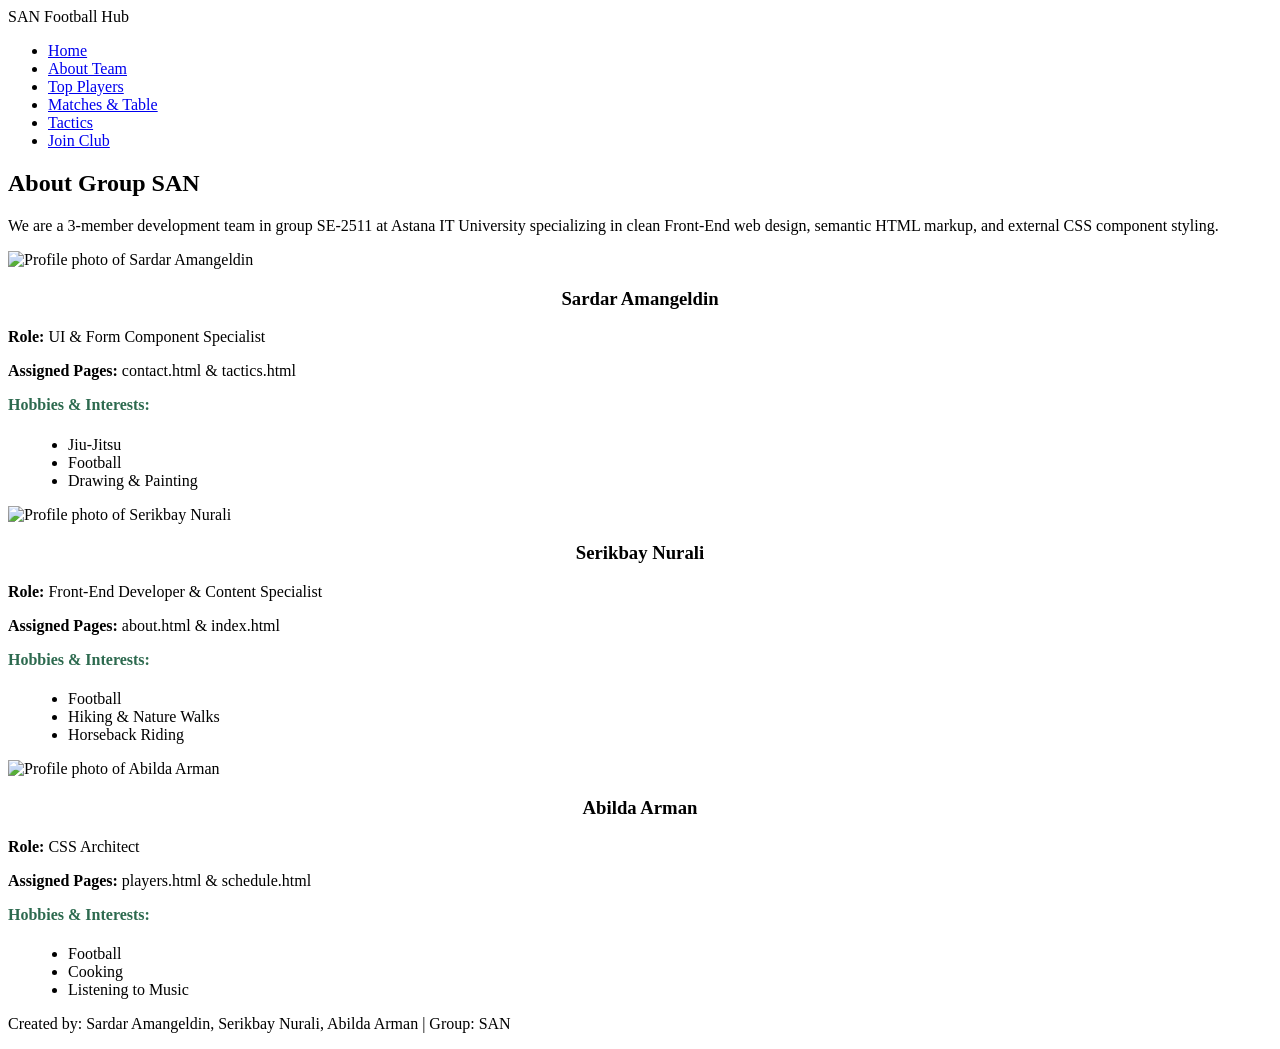
==== about.html @ d485dd93 "Add files via upload" ====
<!DOCTYPE html>
<html lang="en">
<head>
  <meta charset="UTF-8">
  <meta name="viewport" content="width=device-width, initial-scale=1.0">
  <title>SAN Football Hub - About Team</title>
  <link rel="stylesheet" href="css/style.css">
</head>
<body>

  <header id="main-header">
    <div class="nav-container">
      <div class="nav-brand">SAN Football Hub</div>
      <nav>
        <ul class="nav-menu">
          <li><a href="index.html">Home</a></li>
          <li><a href="about.html">About Team</a></li>
          <li><a href="players.html">Top Players</a></li>
          <li><a href="schedule.html">Matches & Table</a></li>
          <li><a href="tactics.html">Tactics</a></li>
          <li><a href="contact.html">Join Club</a></li>
        </ul>
      </nav>
    </div>
  </header>

  <main class="container">
    <section class="hero-section">
      <h2>About Group SAN</h2>
      <p>We are a 3-member development team in group SE-2511 at Astana IT University specializing in clean Front-End web design, semantic HTML markup, and external CSS component styling.</p>
    </section>

    <div class="card-grid">
      <div class="card">
        <img src="sardar.jpeg" alt="Profile photo of Sardar Amangeldin" class="profile-img">
        <h3 style="text-align: center;">Sardar Amangeldin</h3>
        <p><strong>Role:</strong> UI & Form Component Specialist</p>
        <p><strong>Assigned Pages:</strong> contact.html & tactics.html</p>
        <h4 style="margin-top: 15px; color: #2d6a4f;">Hobbies & Interests:</h4>
        <ul style="margin-left: 20px; margin-top: 5px;">
          <li>Jiu-Jitsu </li>
          <li>Football </li>
          <li>Drawing & Painting </li>
        </ul>
      </div>

      <div class="card">
        <img src="nurali.jpeg" alt="Profile photo of Serikbay Nurali" class="profile-img">
        <h3 style="text-align: center;">Serikbay Nurali</h3>
        <p><strong>Role:</strong> Front-End Developer & Content Specialist</p>
        <p><strong>Assigned Pages:</strong> about.html & index.html</p>
        
        <h4 style="margin-top: 15px; color: #2d6a4f;">Hobbies & Interests:</h4>
        <ul style="margin-left: 20px; margin-top: 5px;">
          <li>Football </li>
          <li>Hiking & Nature Walks </li>
          <li>Horseback Riding </li>
        </ul>
      </div>

      <div class="card">
        <img src="arman.jpeg" alt="Profile photo of Abilda Arman" class="profile-img">
        <h3 style="text-align: center;">Abilda Arman</h3>
        <p><strong>Role:</strong> CSS Architect </p>
        <p><strong>Assigned Pages:</strong> players.html & schedule.html</p>
        
        <h4 style="margin-top: 15px; color: #2d6a4f;">Hobbies & Interests:</h4>
        <ul style="margin-left: 20px; margin-top: 5px;">
          <li>Football </li>
          <li>Cooking </li>
          <li>Listening to Music </li>
        </ul>
      </div>
    </div>
  </main>

  <footer>
    <p>Created by: Sardar Amangeldin, Serikbay Nurali, Abilda Arman | Group: SAN</p>
  </footer>

</body>
</html>
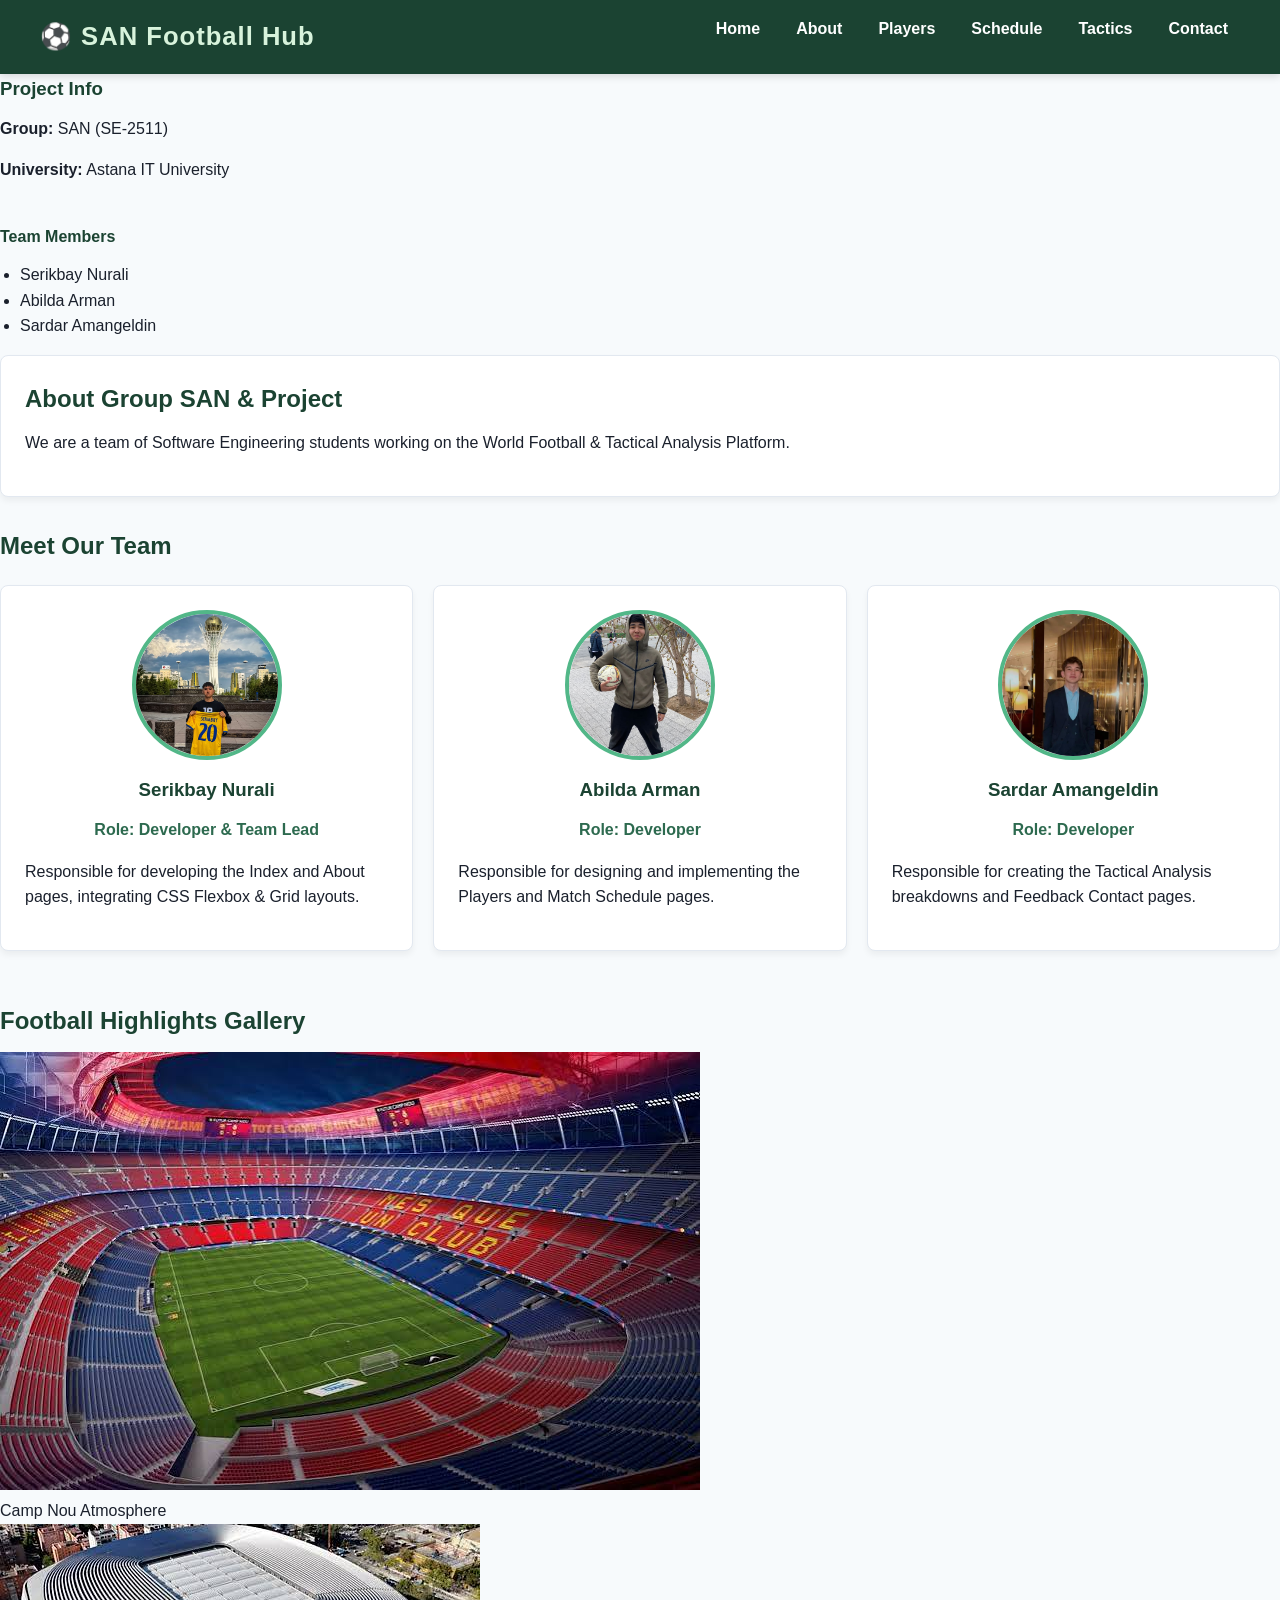
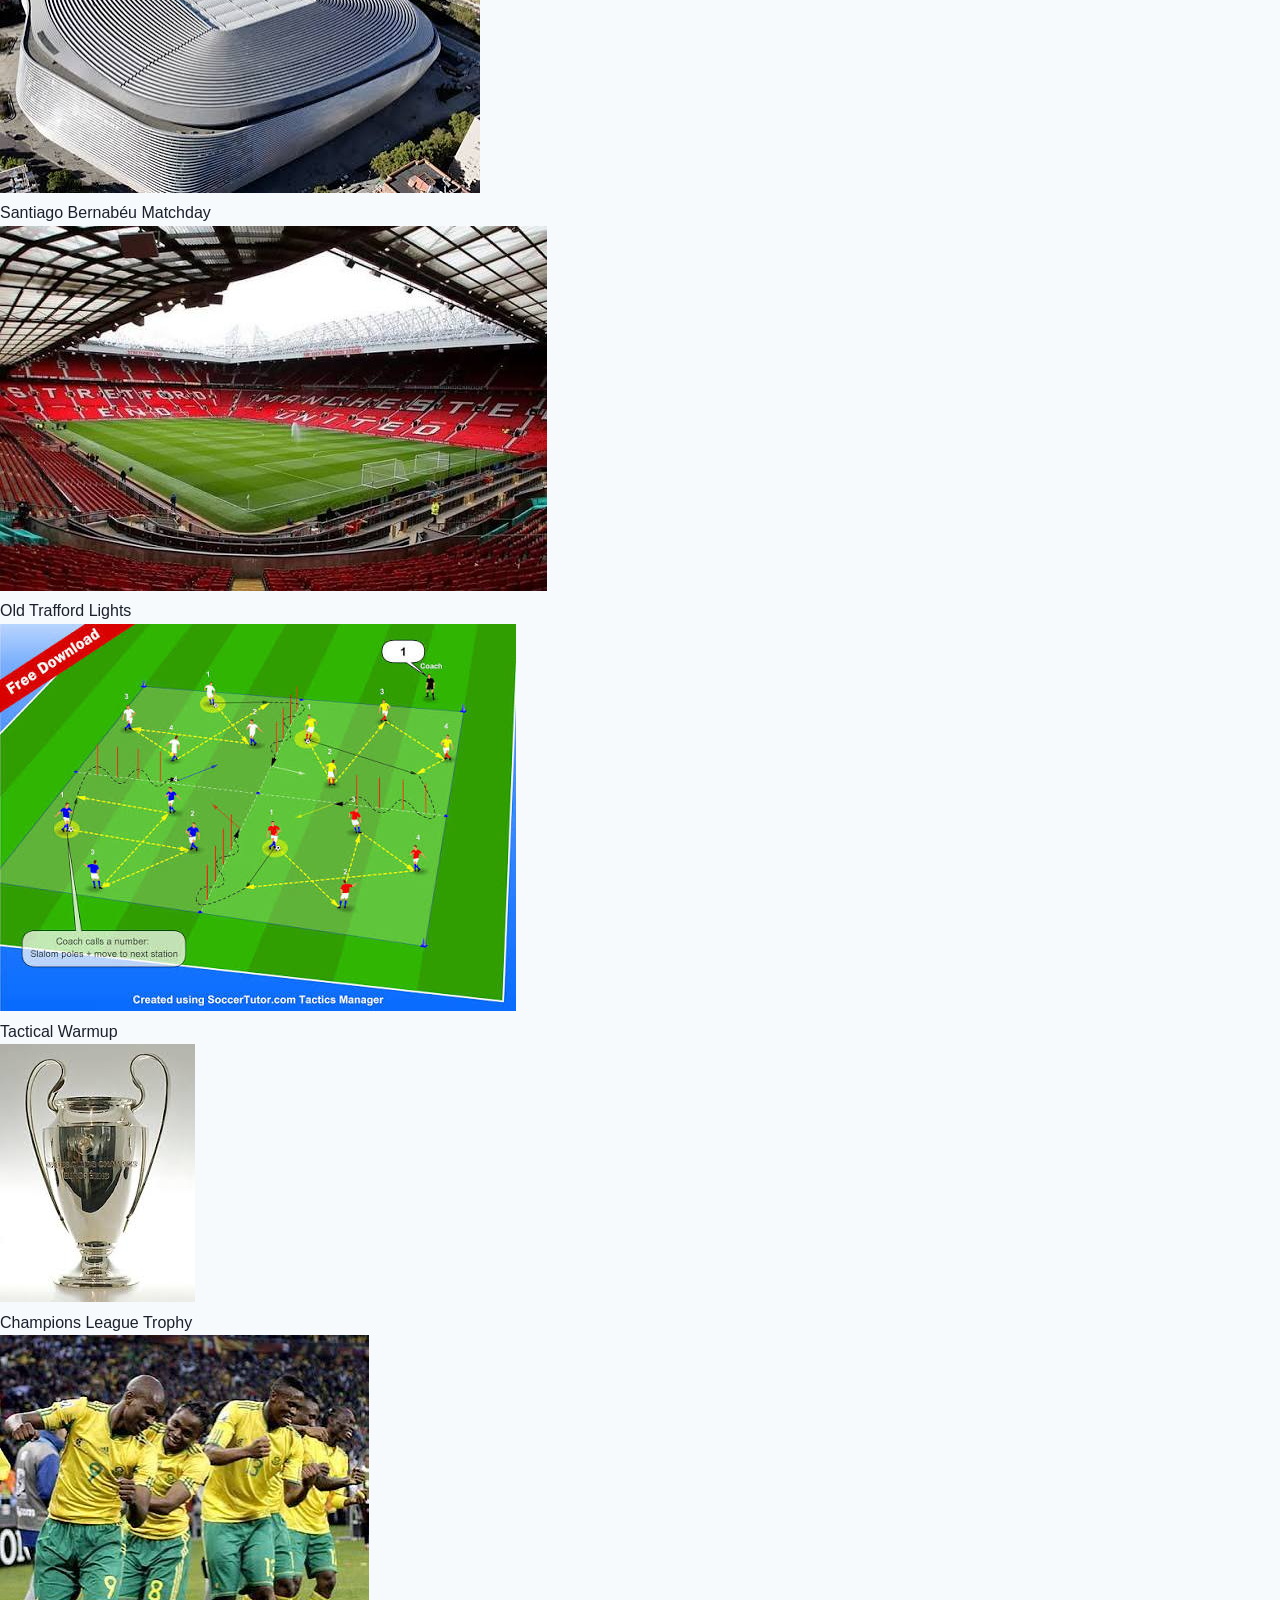
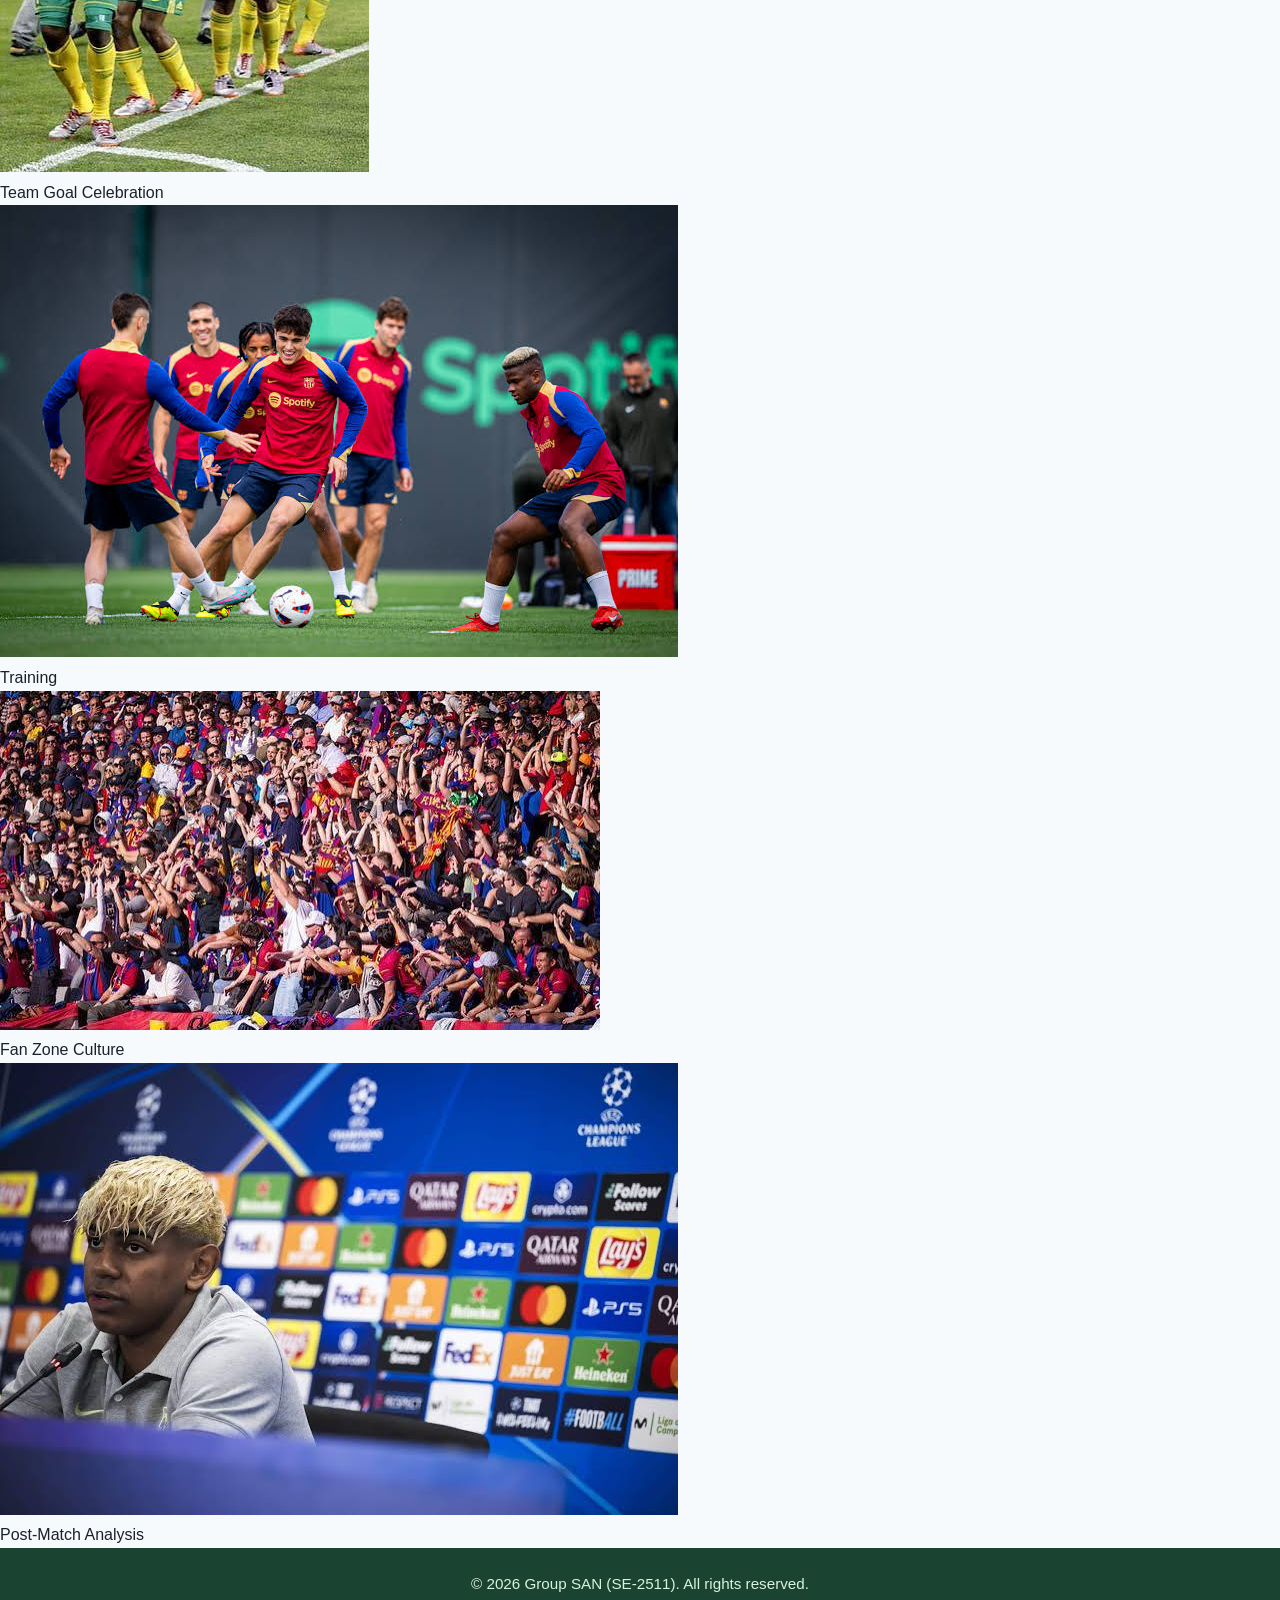
==== commit 4f81b578: "Update assignment code" ====
--- a/about.html
+++ b/about.html
@@ -1,82 +1,125 @@
-<!DOCTYPE html>
-<html lang="en">
-<head>
-  <meta charset="UTF-8">
-  <meta name="viewport" content="width=device-width, initial-scale=1.0">
-  <title>SAN Football Hub - About Team</title>
-  <link rel="stylesheet" href="css/style.css">
-</head>
-<body>
-
-  <header id="main-header">
-    <div class="nav-container">
-      <div class="nav-brand">SAN Football Hub</div>
-      <nav>
-        <ul class="nav-menu">
-          <li><a href="index.html">Home</a></li>
-          <li><a href="about.html">About Team</a></li>
-          <li><a href="players.html">Top Players</a></li>
-          <li><a href="schedule.html">Matches & Table</a></li>
-          <li><a href="tactics.html">Tactics</a></li>
-          <li><a href="contact.html">Join Club</a></li>
-        </ul>
-      </nav>
-    </div>
-  </header>
-
-  <main class="container">
-    <section class="hero-section">
-      <h2>About Group SAN</h2>
-      <p>We are a 3-member development team in group SE-2511 at Astana IT University specializing in clean Front-End web design, semantic HTML markup, and external CSS component styling.</p>
-    </section>
-
-    <div class="card-grid">
-      <div class="card">
-        <img src="sardar.jpeg" alt="Profile photo of Sardar Amangeldin" class="profile-img">
-        <h3 style="text-align: center;">Sardar Amangeldin</h3>
-        <p><strong>Role:</strong> UI & Form Component Specialist</p>
-        <p><strong>Assigned Pages:</strong> contact.html & tactics.html</p>
-        <h4 style="margin-top: 15px; color: #2d6a4f;">Hobbies & Interests:</h4>
-        <ul style="margin-left: 20px; margin-top: 5px;">
-          <li>Jiu-Jitsu </li>
-          <li>Football </li>
-          <li>Drawing & Painting </li>
-        </ul>
-      </div>
-
-      <div class="card">
-        <img src="nurali.jpeg" alt="Profile photo of Serikbay Nurali" class="profile-img">
-        <h3 style="text-align: center;">Serikbay Nurali</h3>
-        <p><strong>Role:</strong> Front-End Developer & Content Specialist</p>
-        <p><strong>Assigned Pages:</strong> about.html & index.html</p>
-        
-        <h4 style="margin-top: 15px; color: #2d6a4f;">Hobbies & Interests:</h4>
-        <ul style="margin-left: 20px; margin-top: 5px;">
-          <li>Football </li>
-          <li>Hiking & Nature Walks </li>
-          <li>Horseback Riding </li>
-        </ul>
-      </div>
-
-      <div class="card">
-        <img src="arman.jpeg" alt="Profile photo of Abilda Arman" class="profile-img">
-        <h3 style="text-align: center;">Abilda Arman</h3>
-        <p><strong>Role:</strong> CSS Architect </p>
-        <p><strong>Assigned Pages:</strong> players.html & schedule.html</p>
-        
-        <h4 style="margin-top: 15px; color: #2d6a4f;">Hobbies & Interests:</h4>
-        <ul style="margin-left: 20px; margin-top: 5px;">
-          <li>Football </li>
-          <li>Cooking </li>
-          <li>Listening to Music </li>
-        </ul>
-      </div>
-    </div>
-  </main>
-
-  <footer>
-    <p>Created by: Sardar Amangeldin, Serikbay Nurali, Abilda Arman | Group: SAN</p>
-  </footer>
-
-</body>
-</html>
+<!DOCTYPE html>
+<html lang="en">
+<head>
+  <meta charset="UTF-8">
+  <meta name="viewport" content="width=device-width, initial-scale=1.0">
+  <title>SAN Football Hub - About Us</title>
+  <link rel="stylesheet" href="css/style.css">
+</head>
+<body>
+
+  <!-- Task 1: Flexbox Navigation Bar -->
+  <header id="main-header">
+    <div class="nav-container">
+      <div class="nav-brand">⚽ SAN Football Hub</div>
+      <ul class="nav-menu">
+        <li><a href="index.html">Home</a></li>
+        <li><a href="about.html">About</a></li>
+        <li><a href="players.html">Players</a></li>
+        <li><a href="schedule.html">Schedule</a></li>
+        <li><a href="tactics.html">Tactics</a></li>
+        <li><a href="contact.html">Contact</a></li>
+      </ul>
+    </div>
+  </header>
+
+  <!-- Task 3: Grid Layout Container -->
+  <div class="page-layout-grid">
+    <aside class="sidebar">
+      <h3>Project Info</h3>
+      <p><strong>Group:</strong> SAN (SE-2511)</p>
+      <p><strong>University:</strong> Astana IT University</p>
+      <br>
+      <h4>Team Members</h4>
+      <ul>
+        <li>Serikbay Nurali</li>
+        <li>Abilda Arman</li>
+        <li>Sardar Amangeldin</li>
+      </ul>
+    </aside>
+
+    <main class="main-content">
+      <section class="hero-section">
+        <h1>About Group SAN & Project</h1>
+        <p>We are a team of Software Engineering students working on the World Football & Tactical Analysis Platform.</p>
+      </section>
+
+      <!-- Task 2: Flexbox Cards for Team Members (Команда мүшелерінің фотосы) -->
+      <h2>Meet Our Team</h2>
+      <div class="card-grid">
+        
+        <div class="card">
+          <img src="nurali.jpeg" class="profile-img" alt="Serikbay Nurali" >
+          <h3 style="text-align: center;">Serikbay Nurali</h3>
+          <p style="text-align: center; font-weight: bold; color: #2d6a4f;">Role: Developer & Team Lead</p>
+          <p>Responsible for developing the Index and About pages, integrating CSS Flexbox & Grid layouts.</p>
+        </div>
+
+        <div class="card">
+          <img src="arman.jpeg" class="profile-img" alt="Abilda Arman" onerror="this.src='https://picsum.photos/150/150?random=2'">
+          <h3 style="text-align: center;">Abilda Arman</h3>
+          <p style="text-align: center; font-weight: bold; color: #2d6a4f;">Role: Developer</p>
+          <p>Responsible for designing and implementing the Players and Match Schedule pages.</p>
+        </div>
+
+        <div class="card">
+          <img src="sardar.jpeg" class="profile-img" alt="Sardar Amangeldin" onerror="this.src='https://picsum.photos/150/150?random=3'">
+          <h3 style="text-align: center;">Sardar Amangeldin</h3>
+          <p style="text-align: center; font-weight: bold; color: #2d6a4f;">Role: Developer</p>
+          <p>Responsible for creating the Tactical Analysis breakdowns and Feedback Contact pages.</p>
+        </div>
+
+      </div>
+
+      <br><br>
+
+      <!-- Task 4: CSS Grid Image Gallery (Футбол және Стадион фотолары) -->
+      <h2>Football Highlights Gallery</h2>
+      <div class="gallery-grid">
+        <div class="gallery-item">
+          <img src="camp now.jpg" alt="Camp Now">
+          <div class="overlay">Camp Nou Atmosphere</div>
+        </div>
+        <div class="gallery-item">
+          <img src="santiago bernabeu.jpg" alt="Santiago Bernabéu">
+          <div class="overlay">Santiago Bernabéu Matchday</div>
+        </div>
+        <div class="gallery-item">
+          <img src="old trafford.jpg" alt="Old Trafford">
+          <div class="overlay">Old Trafford Lights</div>
+        </div>
+        <div class="gallery-item">
+          <img src="tactical warm.jpg" alt="Tactics">
+          <div class="overlay">Tactical Warmup</div>
+        </div>
+        <div class="gallery-item">
+          <img src="cl.jpg" alt="Trophy">
+          <div class="overlay">Champions League Trophy</div>
+        </div>
+        <div class="gallery-item">
+          <img src="team goal.jpg" alt="Match 1">
+          <div class="overlay">Team Goal Celebration</div>
+        </div>
+        <div class="gallery-item">
+          <img src="training.jpg" alt="Training">
+          <div class="overlay">Training </div>
+        </div>
+        <div class="gallery-item">
+          <img src="fan zone.jpg" alt="Fan zone">
+          <div class="overlay">Fan Zone Culture</div>
+        </div>
+        <div class="gallery-item">
+          <img src="press conference.jpg" alt="Press Conference">
+          <div class="overlay">Post-Match Analysis</div>
+        </div>
+      </div>
+
+    </main>
+  </div>
+
+  <footer id="main-footer">
+    <p>&copy; 2026 Group SAN (SE-2511). All rights reserved.</p>
+  </footer>
+
+</body>
+</html>
--- a/css/style.css
+++ b/css/style.css
@@ -0,0 +1,236 @@
+/* =========================================================
+   1. GLOBAL RESETS & TYPOGRAPHY
+   ========================================================= */
+* {
+  margin: 0;
+  padding: 0;
+  box-sizing: border-box; /* Box Model Reset */
+}
+
+body {
+  font-family: 'Segoe UI', Tahoma, Geneva, Verdana, sans-serif;
+  line-height: 1.6;
+  color: #1a202c;
+  background-color: #f7fafc;
+  display: flex;
+  flex-direction: column;
+  min-height: 100vh;
+}
+
+h1, h2, h3, h4 {
+  color: #1b4332;
+  margin-bottom: 12px;
+}
+
+p {
+  margin-bottom: 16px;
+}
+
+ul, ol {
+  margin-left: 20px;
+  margin-bottom: 16px;
+}
+
+/* =========================================================
+   2. GLOBAL NAVIGATION BAR
+   ========================================================= */
+#main-header {
+  background-color: #1b4332;
+  padding: 1rem 2rem;
+  box-shadow: 0 2px 8px rgba(0, 0, 0, 0.15);
+}
+
+.nav-container {
+  display: flex;
+  justify-content: space-between;
+  align-items: center;
+  max-width: 1200px;
+  margin: 0 auto;
+}
+
+.nav-brand {
+  color: #d8f3dc;
+  font-size: 1.6rem;
+  font-weight: bold;
+  letter-spacing: 1px;
+}
+
+.nav-menu {
+  list-style: none;
+  display: flex;
+  gap: 12px;
+}
+
+/* Descendant Selectors & Hover States */
+.nav-menu a {
+  color: #ffffff;
+  text-decoration: none;
+  font-weight: 600;
+  padding: 8px 12px;
+  border-radius: 4px;
+  transition: all 0.3s ease;
+}
+
+.nav-menu a:hover {
+  background-color: #2d6a4f;
+  color: #b7e4c7;
+}
+
+/* =========================================================
+   3. LAYOUT & CARDS
+   ========================================================= */
+.container {
+  width: 90%;
+  max-width: 1100px;
+  margin: 30px auto;
+  flex: 1;
+}
+
+.hero-section {
+  background-color: #ffffff;
+  padding: 24px;
+  border-radius: 8px;
+  border: 1px solid #e2e8f0;
+  margin-bottom: 30px;
+  box-shadow: 0 4px 6px rgba(0, 0, 0, 0.05);
+}
+
+.card-grid {
+  display: flex;
+  gap: 20px;
+  flex-wrap: wrap;
+  margin-top: 20px;
+}
+
+.card {
+  background: #ffffff;
+  border: 1px solid #e2e8f0;
+  border-radius: 8px;
+  padding: 24px;
+  flex: 1 1 300px;
+  box-shadow: 0 4px 6px rgba(0, 0, 0, 0.05);
+}
+
+/* Class Selector & Circular Image */
+.profile-img {
+  width: 150px;
+  height: 150px;
+  object-fit: cover;
+  border-radius: 50%; /* Required circular image styling */
+  border: 4px solid #52b788;
+  display: block;
+  margin: 0 auto 15px auto;
+}
+
+.highlight {
+  color: #2d6a4f;
+  font-weight: bold;
+}
+
+/* =========================================================
+   4. DATA TABLES
+   ========================================================= */
+table {
+  width: 100%;
+  border-collapse: collapse;
+  margin: 20px 0;
+  background: #ffffff;
+  box-shadow: 0 2px 5px rgba(0, 0, 0, 0.05);
+  border-radius: 6px;
+  overflow: hidden;
+}
+
+/* Descendant Selectors for Table Elements */
+table th, table td {
+  padding: 12px 16px;
+  text-align: left;
+  border-bottom: 1px solid #e2e8f0;
+}
+
+table th {
+  background-color: #2d6a4f;
+  color: #ffffff;
+}
+
+table tr:nth-child(even) {
+  background-color: #f8f9fa;
+}
+
+/* =========================================================
+   5. FORM & UI COMPONENTS
+   ========================================================= */
+#contact-form {
+  background: #ffffff;
+  padding: 30px;
+  border-radius: 8px;
+  border: 1px solid #e2e8f0;
+  max-width: 650px;
+  margin: 0 auto;
+  box-shadow: 0 4px 10px rgba(0,0,0,0.05);
+}
+
+.form-group {
+  margin-bottom: 20px;
+}
+
+.form-group label {
+  display: block;
+  margin-bottom: 6px;
+  font-weight: 600;
+  color: #2d6a4f;
+}
+
+.form-group input[type="text"],
+.form-group input[type="email"],
+.form-group input[type="color"],
+.form-group select,
+.form-group textarea {
+  width: 100%;
+  padding: 10px;
+  border: 1px solid #cbd5e0;
+  border-radius: 4px;
+  font-size: 1rem;
+}
+
+.form-group input:focus,
+.form-group select:focus,
+.form-group textarea:focus {
+  border-color: #52b788;
+  outline: none;
+  box-shadow: 0 0 0 3px rgba(82, 183, 136, 0.2);
+}
+
+.radio-group {
+  display: flex;
+  gap: 15px;
+  margin-top: 8px;
+}
+
+.btn-submit {
+  background-color: #2d6a4f;
+  color: #ffffff;
+  padding: 12px 24px;
+  border: none;
+  border-radius: 4px;
+  font-size: 1rem;
+  font-weight: bold;
+  cursor: pointer;
+  transition: background-color 0.3s ease;
+  width: 100%;
+}
+
+.btn-submit:hover {
+  background-color: #1b4332;
+}
+
+/* =========================================================
+   6. FOOTER
+   ========================================================= */
+footer {
+  background-color: #1b4332;
+  color: #d8f3dc;
+  text-align: center;
+  padding: 1.5rem 0;
+  margin-top: auto;
+  font-size: 0.95rem;
+}
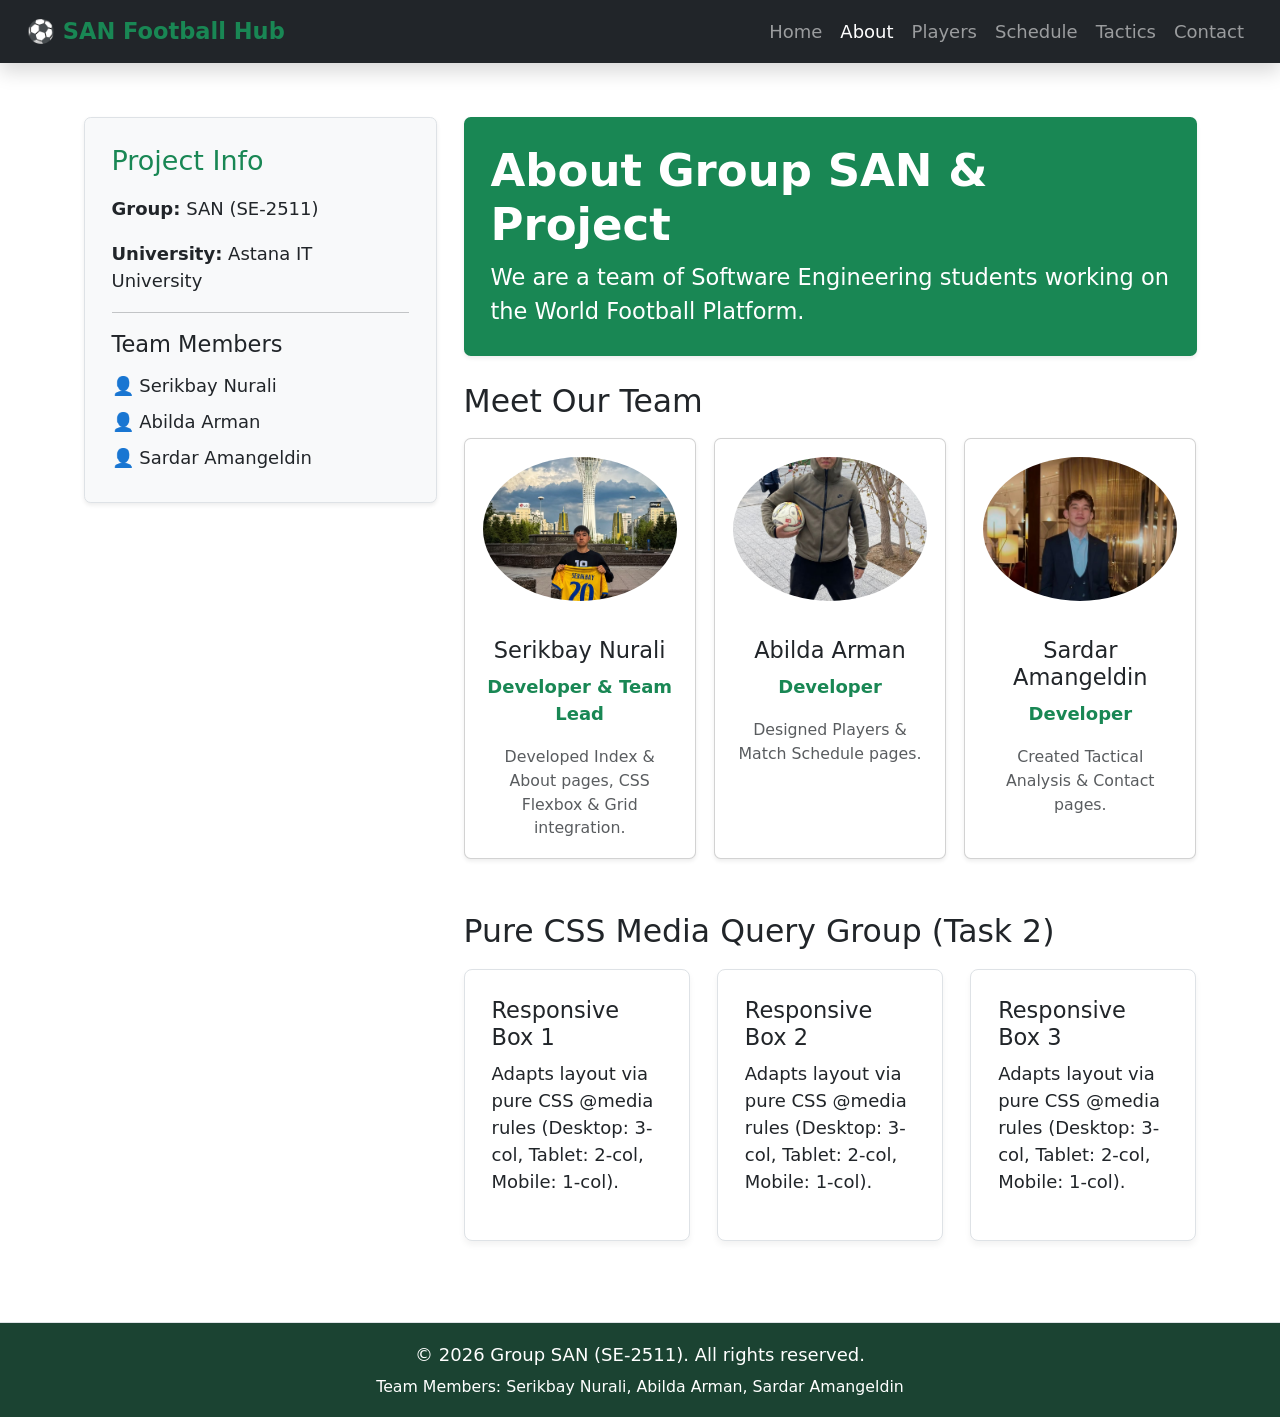
==== commit cebca351: "First commit" ====
--- a/about.html
+++ b/about.html
@@ -4,122 +4,115 @@
   <meta charset="UTF-8">
   <meta name="viewport" content="width=device-width, initial-scale=1.0">
   <title>SAN Football Hub - About Us</title>
+  <link href="https://cdn.jsdelivr.net/npm/bootstrap@5.3.2/dist/css/bootstrap.min.css" rel="stylesheet">
   <link rel="stylesheet" href="css/style.css">
 </head>
-<body>
+<body class="d-flex flex-column min-vh-100">
 
-  <!-- Task 1: Flexbox Navigation Bar -->
-  <header id="main-header">
-    <div class="nav-container">
-      <div class="nav-brand">⚽ SAN Football Hub</div>
-      <ul class="nav-menu">
-        <li><a href="index.html">Home</a></li>
-        <li><a href="about.html">About</a></li>
-        <li><a href="players.html">Players</a></li>
-        <li><a href="schedule.html">Schedule</a></li>
-        <li><a href="tactics.html">Tactics</a></li>
-        <li><a href="contact.html">Contact</a></li>
-      </ul>
+  <nav class="navbar navbar-expand-lg navbar-dark bg-dark sticky-top shadow">
+    <div class="container-fluid px-sm-2 px-md-4">
+      <a class="navbar-brand fw-bold text-success" href="index.html">⚽ SAN Football Hub</a>
+      <button class="navbar-toggler" type="button" data-bs-toggle="collapse" data-bs-target="#navbarNav">
+        <span class="navbar-toggler-icon"></span>
+      </button>
+      <div class="collapse navbar-collapse" id="navbarNav">
+        <ul class="navbar-nav ms-auto mb-2 mb-lg-0">
+          <li class="nav-item"><a class="nav-link" href="index.html">Home</a></li>
+          <li class="nav-item"><a class="nav-link active" href="about.html">About</a></li>
+          <li class="nav-item"><a class="nav-link" href="players.html">Players</a></li>
+          <li class="nav-item"><a class="nav-link" href="schedule.html">Schedule</a></li>
+          <li class="nav-item"><a class="nav-link" href="tactics.html">Tactics</a></li>
+          <li class="nav-item"><a class="nav-link" href="contact.html">Contact</a></li>
+        </ul>
+      </div>
     </div>
-  </header>
+  </nav>
 
-  <!-- Task 3: Grid Layout Container -->
-  <div class="page-layout-grid">
-    <aside class="sidebar">
-      <h3>Project Info</h3>
-      <p><strong>Group:</strong> SAN (SE-2511)</p>
-      <p><strong>University:</strong> Astana IT University</p>
-      <br>
-      <h4>Team Members</h4>
-      <ul>
-        <li>Serikbay Nurali</li>
-        <li>Abilda Arman</li>
-        <li>Sardar Amangeldin</li>
-      </ul>
-    </aside>
+  <div class="container my-4 my-lg-5 flex-grow-1">
+    <div class="row g-4">
+      <aside class="col-12 col-lg-4">
+        <div class="p-4 bg-light border rounded shadow-sm">
+          <h3 class="h4 text-success mb-3">Project Info</h3>
+          <p><strong>Group:</strong> SAN (SE-2511)</p>
+          <p><strong>University:</strong> Astana IT University</p>
+          <hr>
+          <h4 class="h5">Team Members</h4>
+          <ul class="list-unstyled mb-0">
+            <li class="py-1">👤 Serikbay Nurali</li>
+            <li class="py-1">👤 Abilda Arman</li>
+            <li class="py-1">👤 Sardar Amangeldin</li>
+          </ul>
+        </div>
+      </aside>
 
-    <main class="main-content">
-      <section class="hero-section">
-        <h1>About Group SAN & Project</h1>
-        <p>We are a team of Software Engineering students working on the World Football & Tactical Analysis Platform.</p>
-      </section>
+      <main class="col-12 col-lg-8">
+        <section class="p-4 bg-success text-white rounded mb-4 shadow-sm">
+          <h1 class="display-6 fw-bold">About Group SAN & Project</h1>
+          <p class="lead mb-0">We are a team of Software Engineering students working on the World Football Platform.</p>
+        </section>
 
-      <!-- Task 2: Flexbox Cards for Team Members (Команда мүшелерінің фотосы) -->
-      <h2>Meet Our Team</h2>
-      <div class="card-grid">
-        
-        <div class="card">
-          <img src="nurali.jpeg" class="profile-img" alt="Serikbay Nurali" >
-          <h3 style="text-align: center;">Serikbay Nurali</h3>
-          <p style="text-align: center; font-weight: bold; color: #2d6a4f;">Role: Developer & Team Lead</p>
-          <p>Responsible for developing the Index and About pages, integrating CSS Flexbox & Grid layouts.</p>
+        <!-- Task 8: Bootstrap Cards for Team Members -->
+        <h2 class="h3 mb-3">Meet Our Team</h2>
+        <div class="row row-cols-1 row-cols-md-3 g-3 mb-5">
+          <div class="col">
+            <div class="card h-100 shadow-sm text-center">
+              <img src="img/nurali.jpeg" class="card-img-top p-3 rounded-circle" alt="Serikbay Nurali" style="height: 180px; object-fit: cover;">
+              <div class="card-body">
+                <h5 class="card-title">Serikbay Nurali</h5>
+                <p class="card-text text-success fw-bold">Developer & Team Lead</p>
+                <p class="card-text small text-muted">Developed Index & About pages, CSS Flexbox & Grid integration.</p>
+              </div>
+            </div>
+          </div>
+          <div class="col">
+            <div class="card h-100 shadow-sm text-center">
+              <img src="img/arman.jpeg" class="card-img-top p-3 rounded-circle" alt="Abilda Arman" style="height: 180px; object-fit: cover;">
+              <div class="card-body">
+                <h5 class="card-title">Abilda Arman</h5>
+                <p class="card-text text-success fw-bold">Developer</p>
+                <p class="card-text small text-muted">Designed Players & Match Schedule pages.</p>
+              </div>
+            </div>
+          </div>
+          <div class="col">
+            <div class="card h-100 shadow-sm text-center">
+              <img src="img/sardar.jpeg" class="card-img-top p-3 rounded-circle" alt="Sardar Amangeldin" style="height: 180px; object-fit: cover;">
+              <div class="card-body">
+                <h5 class="card-title">Sardar Amangeldin</h5>
+                <p class="card-text text-success fw-bold">Developer</p>
+                <p class="card-text small text-muted">Created Tactical Analysis & Contact pages.</p>
+              </div>
+            </div>
+          </div>
         </div>
 
-        <div class="card">
-          <img src="arman.jpeg" class="profile-img" alt="Abilda Arman" onerror="this.src='https://picsum.photos/150/150?random=2'">
-          <h3 style="text-align: center;">Abilda Arman</h3>
-          <p style="text-align: center; font-weight: bold; color: #2d6a4f;">Role: Developer</p>
-          <p>Responsible for designing and implementing the Players and Match Schedule pages.</p>
+        <!-- Media Queries Task 2 Demo section -->
+        <h2 class="h3 mb-3">Pure CSS Media Query Group (Task 2)</h2>
+        <div class="custom-card-group mb-4">
+          <div class="custom-card">
+            <h5>Responsive Box 1</h5>
+            <p>Adapts layout via pure CSS @media rules (Desktop: 3-col, Tablet: 2-col, Mobile: 1-col).</p>
+          </div>
+          <div class="custom-card">
+            <h5>Responsive Box 2</h5>
+            <p>Adapts layout via pure CSS @media rules (Desktop: 3-col, Tablet: 2-col, Mobile: 1-col).</p>
+          </div>
+          <div class="custom-card">
+            <h5>Responsive Box 3</h5>
+            <p>Adapts layout via pure CSS @media rules (Desktop: 3-col, Tablet: 2-col, Mobile: 1-col).</p>
+          </div>
         </div>
-
-        <div class="card">
-          <img src="sardar.jpeg" class="profile-img" alt="Sardar Amangeldin" onerror="this.src='https://picsum.photos/150/150?random=3'">
-          <h3 style="text-align: center;">Sardar Amangeldin</h3>
-          <p style="text-align: center; font-weight: bold; color: #2d6a4f;">Role: Developer</p>
-          <p>Responsible for creating the Tactical Analysis breakdowns and Feedback Contact pages.</p>
-        </div>
-
-      </div>
-
-      <br><br>
-
-      <!-- Task 4: CSS Grid Image Gallery (Футбол және Стадион фотолары) -->
-      <h2>Football Highlights Gallery</h2>
-      <div class="gallery-grid">
-        <div class="gallery-item">
-          <img src="camp now.jpg" alt="Camp Now">
-          <div class="overlay">Camp Nou Atmosphere</div>
-        </div>
-        <div class="gallery-item">
-          <img src="santiago bernabeu.jpg" alt="Santiago Bernabéu">
-          <div class="overlay">Santiago Bernabéu Matchday</div>
-        </div>
-        <div class="gallery-item">
-          <img src="old trafford.jpg" alt="Old Trafford">
-          <div class="overlay">Old Trafford Lights</div>
-        </div>
-        <div class="gallery-item">
-          <img src="tactical warm.jpg" alt="Tactics">
-          <div class="overlay">Tactical Warmup</div>
-        </div>
-        <div class="gallery-item">
-          <img src="cl.jpg" alt="Trophy">
-          <div class="overlay">Champions League Trophy</div>
-        </div>
-        <div class="gallery-item">
-          <img src="team goal.jpg" alt="Match 1">
-          <div class="overlay">Team Goal Celebration</div>
-        </div>
-        <div class="gallery-item">
-          <img src="training.jpg" alt="Training">
-          <div class="overlay">Training </div>
-        </div>
-        <div class="gallery-item">
-          <img src="fan zone.jpg" alt="Fan zone">
-          <div class="overlay">Fan Zone Culture</div>
-        </div>
-        <div class="gallery-item">
-          <img src="press conference.jpg" alt="Press Conference">
-          <div class="overlay">Post-Match Analysis</div>
-        </div>
-      </div>
-
-    </main>
+      </main>
+    </div>
   </div>
 
-  <footer id="main-footer">
-    <p>&copy; 2026 Group SAN (SE-2511). All rights reserved.</p>
+  <footer class="py-3 mt-auto text-center border-top">
+    <div class="container">
+      <p class="mb-1">&copy; 2026 Group SAN (SE-2511). All rights reserved.</p>
+      <small class="text-light-50">Team Members: Serikbay Nurali, Abilda Arman, Sardar Amangeldin</small>
+    </div>
   </footer>
 
+  <script src="https://cdn.jsdelivr.net/npm/bootstrap@5.3.2/dist/js/bootstrap.bundle.min.js"></script>
 </body>
 </html>
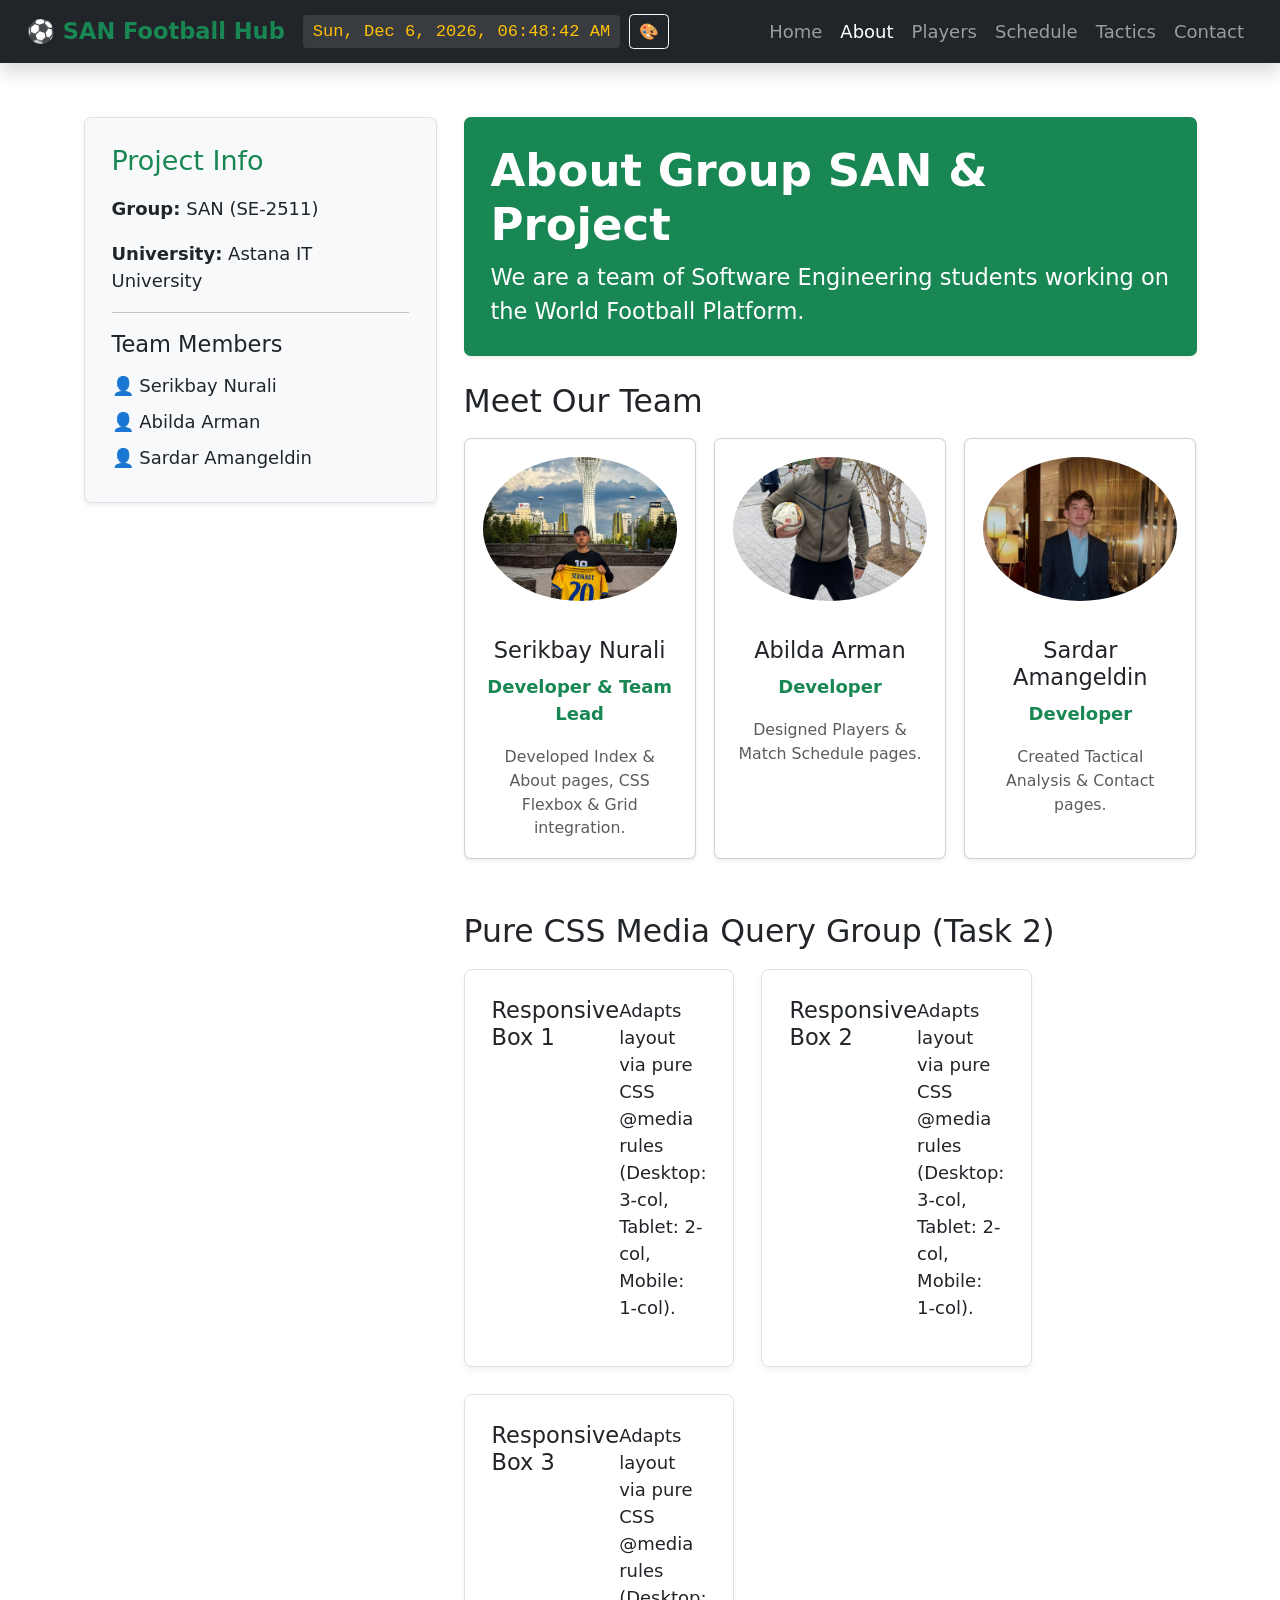
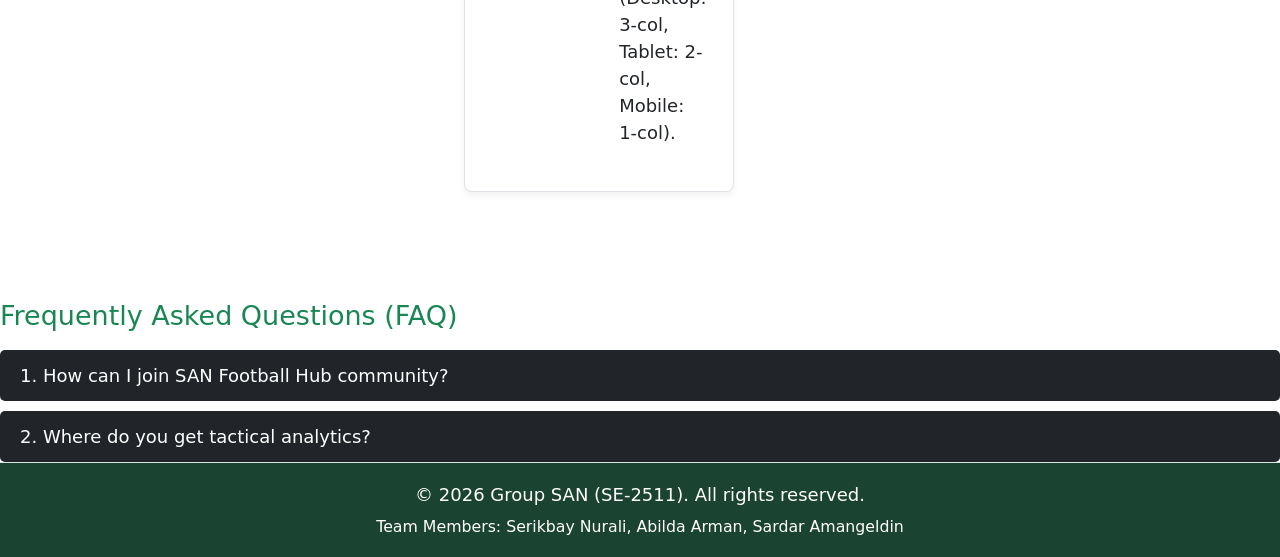
==== commit d0f37bf1: "I added js file" ====
--- a/about.html
+++ b/about.html
@@ -12,6 +12,15 @@
   <nav class="navbar navbar-expand-lg navbar-dark bg-dark sticky-top shadow">
     <div class="container-fluid px-sm-2 px-md-4">
       <a class="navbar-brand fw-bold text-success" href="index.html">⚽ SAN Football Hub</a>
+      <!-- Live Clock & Theme Toggle -->
+    <div class="d-flex align-items-center ms-auto me-3 text-white">
+      <span id="live-clock" class="me-2 text-warning"></span>
+      <button id="bg-toggle-btn" class="btn btn-outline-light btn-sm" title="Change Background">🎨</button>
+    </div>
+
+    <button class="navbar-toggler" type="button" data-bs-toggle="collapse" data-bs-target="#navbarNav">
+      <span class="navbar-toggler-icon"></span>
+    </button>
       <button class="navbar-toggler" type="button" data-bs-toggle="collapse" data-bs-target="#navbarNav">
         <span class="navbar-toggler-icon"></span>
       </button>
@@ -86,7 +95,7 @@
           </div>
         </div>
 
-        <!-- Media Queries Task 2 Demo section -->
+        
         <h2 class="h3 mb-3">Pure CSS Media Query Group (Task 2)</h2>
         <div class="custom-card-group mb-4">
           <div class="custom-card">
@@ -105,6 +114,19 @@
       </main>
     </div>
   </div>
+  <section class="mt-4">
+  <h3 class="h4 text-success mb-3">Frequently Asked Questions (FAQ)</h3>
+  
+  <div class="custom-accordion-header">1. How can I join SAN Football Hub community?</div>
+  <div class="custom-accordion-content">
+    <p>You can contact us via our Contact Form or subscribe to our weekly newsletter.</p>
+  </div>
+
+  <div class="custom-accordion-header">2. Where do you get tactical analytics?</div>
+  <div class="custom-accordion-content">
+    <p>Our team analyzes UEFA Champions League matches and top European leagues using modern performance metrics.</p>
+  </div>
+</section>
 
   <footer class="py-3 mt-auto text-center border-top">
     <div class="container">
@@ -113,6 +135,8 @@
     </div>
   </footer>
 
+  <script src="script.js">  </script>
+
   <script src="https://cdn.jsdelivr.net/npm/bootstrap@5.3.2/dist/js/bootstrap.bundle.min.js"></script>
 </body>
-</html>+</html>
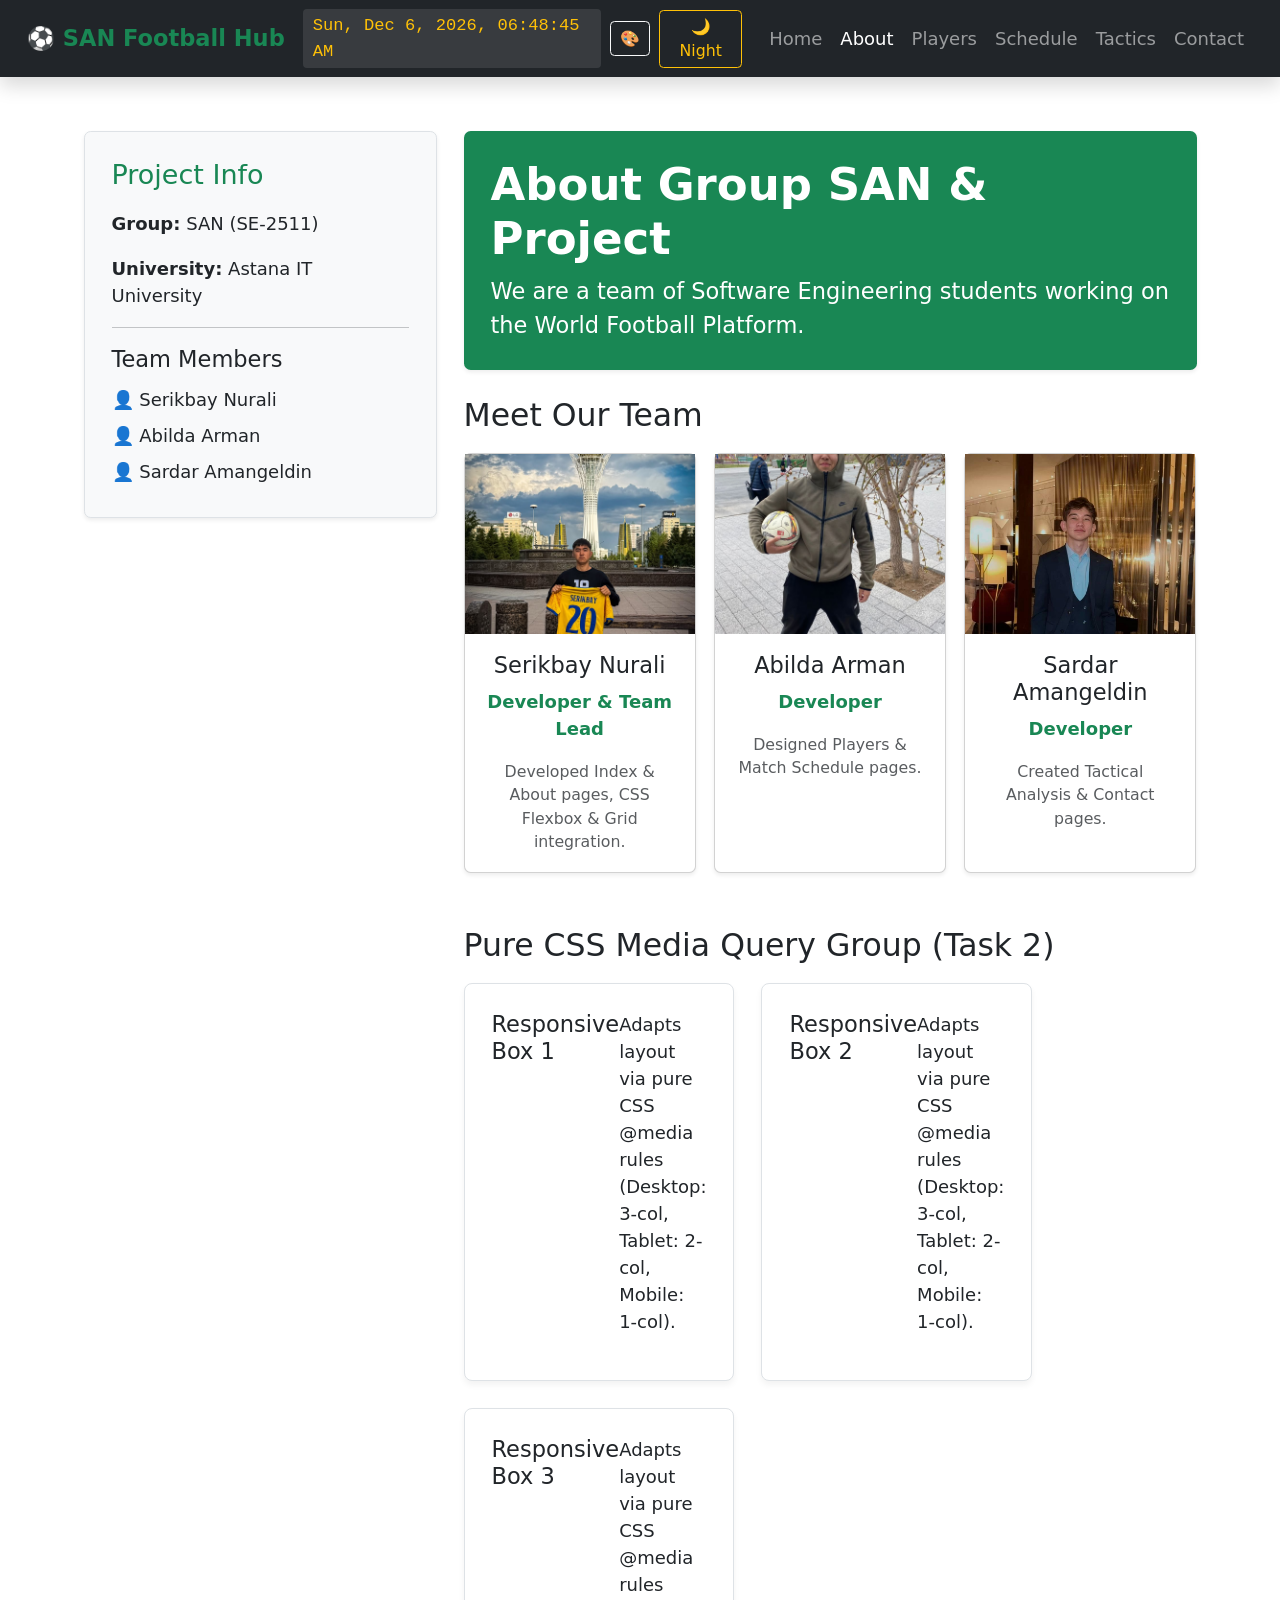
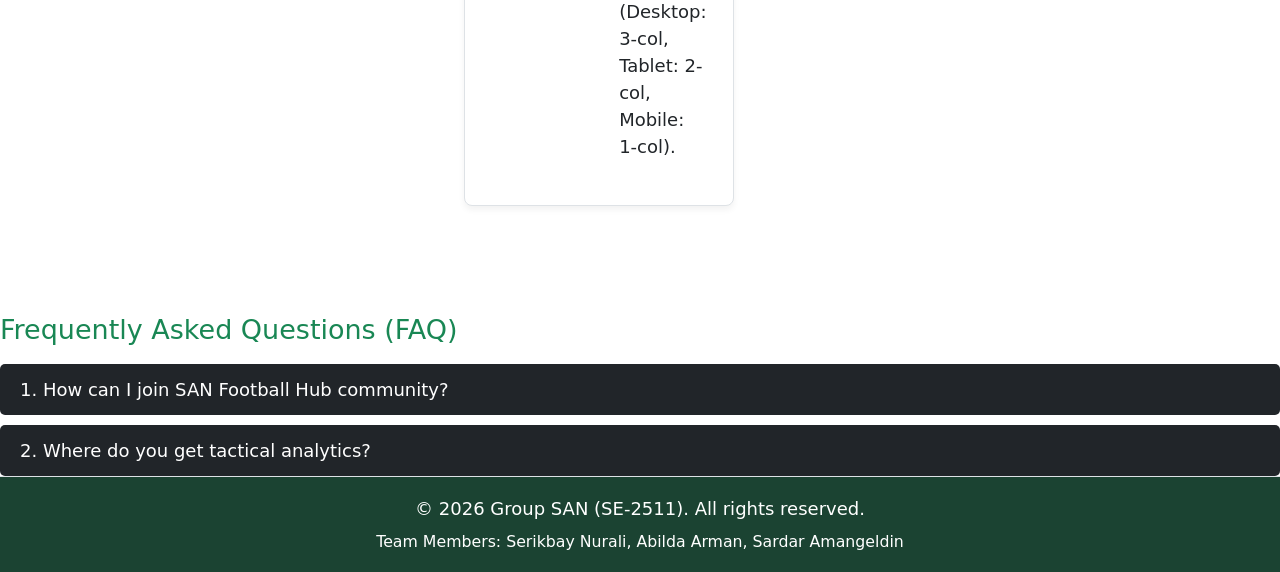
==== commit 70d42aed: "assignment-5" ====
--- a/about.html
+++ b/about.html
@@ -65,7 +65,7 @@
         <div class="row row-cols-1 row-cols-md-3 g-3 mb-5">
           <div class="col">
             <div class="card h-100 shadow-sm text-center">
-              <img src="img/nurali.jpeg" class="card-img-top p-3 rounded-circle" alt="Serikbay Nurali" style="height: 180px; object-fit: cover;">
+              <img src="img/nurali.jpeg"  p-3 rounded-circle" alt="Serikbay Nurali" class="… team-photo">
               <div class="card-body">
                 <h5 class="card-title">Serikbay Nurali</h5>
                 <p class="card-text text-success fw-bold">Developer & Team Lead</p>
@@ -75,7 +75,7 @@
           </div>
           <div class="col">
             <div class="card h-100 shadow-sm text-center">
-              <img src="img/arman.jpeg" class="card-img-top p-3 rounded-circle" alt="Abilda Arman" style="height: 180px; object-fit: cover;">
+              <img src="img/arman.jpeg"  p-3 rounded-circle" alt="Abilda Arman" class="… team-photo">
               <div class="card-body">
                 <h5 class="card-title">Abilda Arman</h5>
                 <p class="card-text text-success fw-bold">Developer</p>
@@ -85,7 +85,7 @@
           </div>
           <div class="col">
             <div class="card h-100 shadow-sm text-center">
-              <img src="img/sardar.jpeg" class="card-img-top p-3 rounded-circle" alt="Sardar Amangeldin" style="height: 180px; object-fit: cover;">
+              <img src="img/sardar.jpeg"  p-3 rounded-circle" alt="Sardar Amangeldin" class="… team-photo">
               <div class="card-body">
                 <h5 class="card-title">Sardar Amangeldin</h5>
                 <p class="card-text text-success fw-bold">Developer</p>
